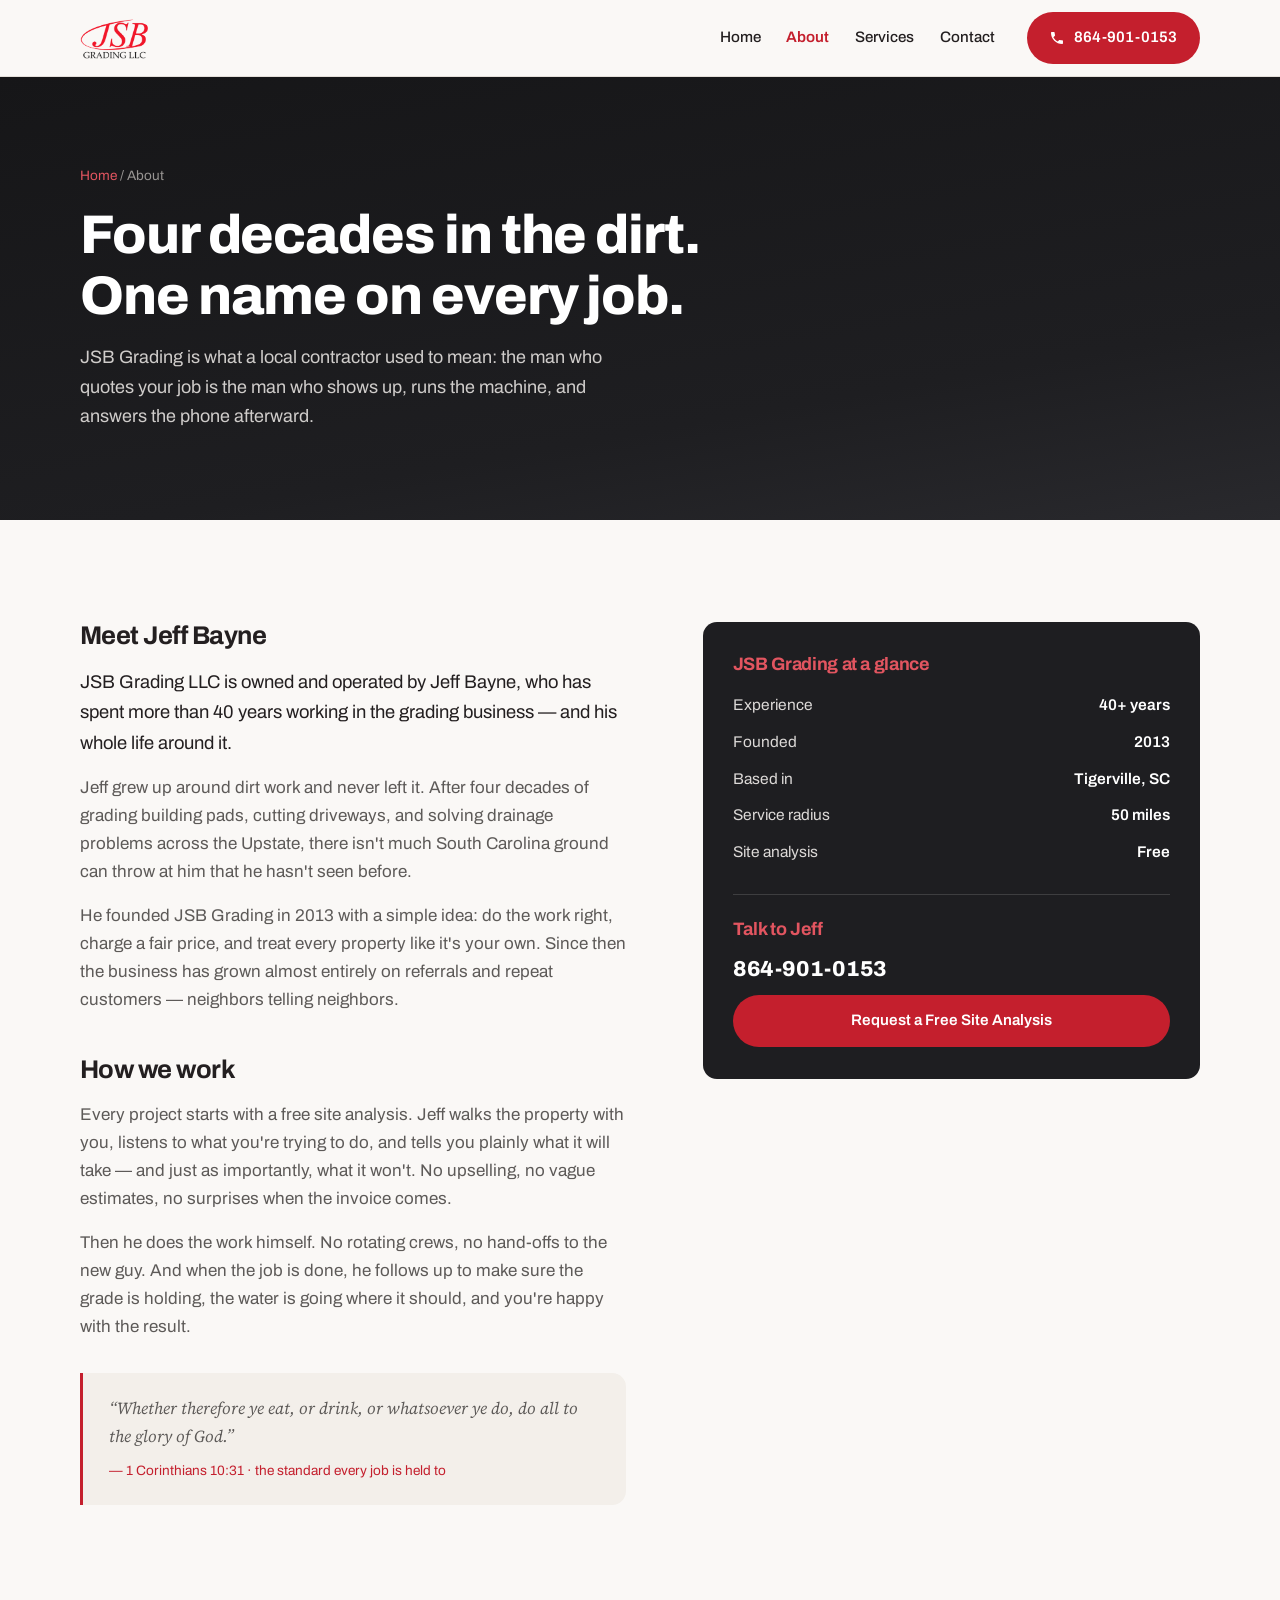
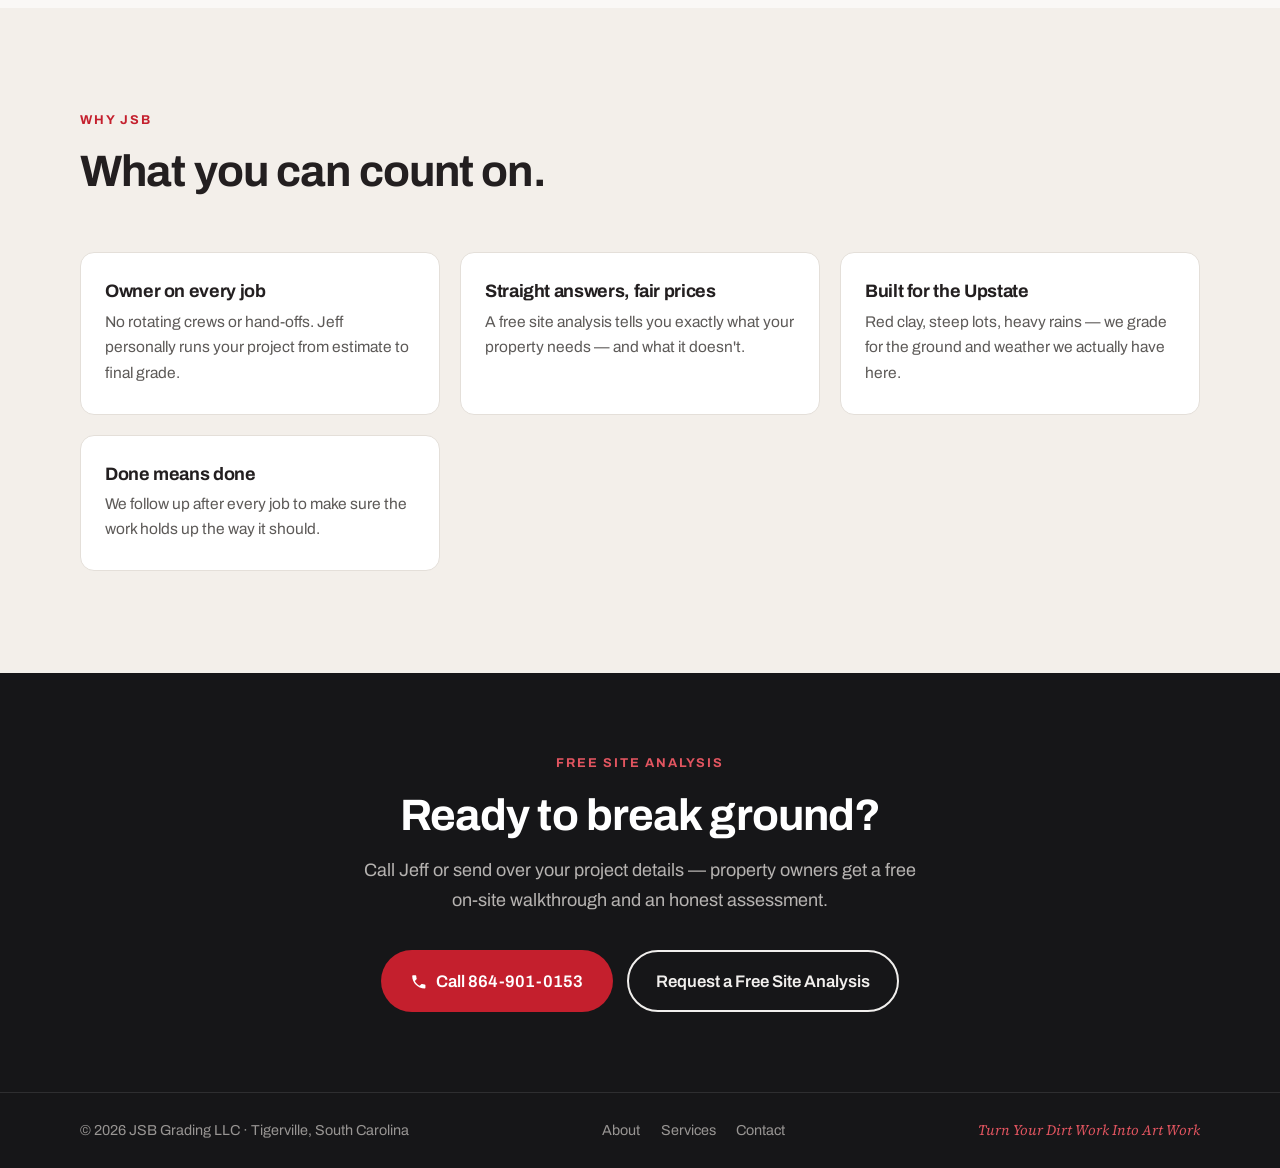
==== about.html @ b28f471f "Expand to multi-page site with brand logo, service pages, and lead form Co-Authored-By: Claude Fable" ====
<!DOCTYPE html>
<html lang="en">
<head>
  <meta charset="UTF-8">
  <meta name="viewport" content="width=device-width, initial-scale=1.0">
  <title>About JSB Grading LLC — 40+ Years of Grading Experience | Tigerville, SC</title>
  <meta name="description" content="JSB Grading LLC is owned and operated by Jeff Bayne, with 40+ years in the grading business. Family-owned, faith-driven, and serving Upstate South Carolina since 2013.">
  <link rel="preconnect" href="https://fonts.googleapis.com">
  <link rel="preconnect" href="https://fonts.gstatic.com" crossorigin>
  <link href="https://fonts.googleapis.com/css2?family=Archivo:wght@400;500;600;700;800&family=Source+Serif+4:ital,opsz,wght@1,8..60,400&display=swap" rel="stylesheet">
  <link rel="stylesheet" href="css/style.css">
  <link rel="icon" href="img/jsb-grading-llc-logo.png" type="image/png">
</head>
<body>

  <header class="site-header" id="top">
    <div class="container header-inner">
      <a class="brand" href="index.html">
        <img src="img/jsb-grading-llc-logo.png" alt="JSB Grading LLC" width="222" height="167">
      </a>
      <nav class="site-nav" id="site-nav" aria-label="Main navigation">
        <a href="index.html">Home</a>
        <a href="about.html" class="active">About</a>
        <a href="services.html">Services</a>
        <a href="contact.html">Contact</a>
      </nav>
      <a class="btn btn-solid header-cta" href="tel:+18649010153">
        <svg viewBox="0 0 24 24" aria-hidden="true"><path d="M6.6 10.8c1.4 2.8 3.8 5.1 6.6 6.6l2.2-2.2c.3-.3.7-.4 1-.2 1.1.4 2.3.6 3.6.6.6 0 1 .4 1 1V20c0 .6-.4 1-1 1C10.6 21 3 13.4 3 4c0-.6.4-1 1-1h3.5c.6 0 1 .4 1 1 0 1.2.2 2.4.6 3.6.1.3 0 .7-.2 1l-2.3 2.2z"/></svg>
        864-901-0153
      </a>
      <button class="nav-toggle" id="nav-toggle" aria-label="Toggle menu" aria-expanded="false">
        <span></span><span></span><span></span>
      </button>
    </div>
  </header>

  <main>

    <section class="page-hero">
      <div class="container page-hero-inner">
        <nav class="breadcrumb" aria-label="Breadcrumb"><a href="index.html">Home</a> / About</nav>
        <h1>Four decades in the dirt.<br>One name on every job.</h1>
        <p class="section-sub">JSB Grading is what a local contractor used to mean: the man who quotes your job is the man who shows up, runs the machine, and answers the phone afterward.</p>
      </div>
    </section>

    <section class="section">
      <div class="container about-grid">
        <div class="detail-body">
          <h2>Meet Jeff Bayne</h2>
          <p class="lede">JSB Grading LLC is owned and operated by Jeff Bayne, who has spent more than 40 years working in the grading business — and his whole life around it.</p>
          <p>Jeff grew up around dirt work and never left it. After four decades of grading building pads, cutting driveways, and solving drainage problems across the Upstate, there isn't much South Carolina ground can throw at him that he hasn't seen before.</p>
          <p>He founded JSB Grading in 2013 with a simple idea: do the work right, charge a fair price, and treat every property like it's your own. Since then the business has grown almost entirely on referrals and repeat customers — neighbors telling neighbors.</p>
          <h2>How we work</h2>
          <p>Every project starts with a free site analysis. Jeff walks the property with you, listens to what you're trying to do, and tells you plainly what it will take — and just as importantly, what it won't. No upselling, no vague estimates, no surprises when the invoice comes.</p>
          <p>Then he does the work himself. No rotating crews, no hand-offs to the new guy. And when the job is done, he follows up to make sure the grade is holding, the water is going where it should, and you're happy with the result.</p>
          <blockquote class="about-verse about-verse-light">
            &ldquo;Whether therefore ye eat, or drink, or whatsoever ye do, do all to the glory of God.&rdquo;
            <cite>&mdash; 1 Corinthians 10:31 &middot; the standard every job is held to</cite>
          </blockquote>
        </div>
        <aside class="detail-aside">
          <div class="area-card">
            <h3>JSB Grading at a glance</h3>
            <table class="hours-table">
              <tr><td>Experience</td><td>40+ years</td></tr>
              <tr><td>Founded</td><td>2013</td></tr>
              <tr><td>Based in</td><td>Tigerville, SC</td></tr>
              <tr><td>Service radius</td><td>50 miles</td></tr>
              <tr><td>Site analysis</td><td>Free</td></tr>
            </table>
            <hr>
            <h3>Talk to Jeff</h3>
            <a class="aside-phone" href="tel:+18649010153">864-901-0153</a>
            <a class="btn btn-solid" href="contact.html">Request a Free Site Analysis</a>
          </div>
        </aside>
      </div>
    </section>

    <section class="section section-tint">
      <div class="container">
        <header class="section-head">
          <p class="eyebrow">Why JSB</p>
          <h2>What you can count on.</h2>
        </header>
        <div class="services-grid">
          <article class="service-card">
            <h3>Owner on every job</h3>
            <p>No rotating crews or hand-offs. Jeff personally runs your project from estimate to final grade.</p>
          </article>
          <article class="service-card">
            <h3>Straight answers, fair prices</h3>
            <p>A free site analysis tells you exactly what your property needs — and what it doesn't.</p>
          </article>
          <article class="service-card">
            <h3>Built for the Upstate</h3>
            <p>Red clay, steep lots, heavy rains — we grade for the ground and weather we actually have here.</p>
          </article>
          <article class="service-card">
            <h3>Done means done</h3>
            <p>We follow up after every job to make sure the work holds up the way it should.</p>
          </article>
        </div>
      </div>
    </section>

    <section class="cta-band">
      <div class="container">
        <p class="eyebrow eyebrow-light">Free Site Analysis</p>
        <h2>Ready to break ground?</h2>
        <p class="section-sub">Call Jeff or send over your project details — property owners get a free on-site walkthrough and an honest assessment.</p>
        <div class="hero-actions">
          <a class="btn btn-solid btn-lg" href="tel:+18649010153">
            <svg viewBox="0 0 24 24" aria-hidden="true"><path d="M6.6 10.8c1.4 2.8 3.8 5.1 6.6 6.6l2.2-2.2c.3-.3.7-.4 1-.2 1.1.4 2.3.6 3.6.6.6 0 1 .4 1 1V20c0 .6-.4 1-1 1C10.6 21 3 13.4 3 4c0-.6.4-1 1-1h3.5c.6 0 1 .4 1 1 0 1.2.2 2.4.6 3.6.1.3 0 .7-.2 1l-2.3 2.2z"/></svg>
            Call 864-901-0153
          </a>
          <a class="btn btn-outline btn-lg" href="contact.html">Request a Free Site Analysis</a>
        </div>
      </div>
    </section>

  </main>

  <footer class="site-footer">
    <div class="container footer-inner">
      <p>&copy; <span id="year">2026</span> JSB Grading LLC &middot; Tigerville, South Carolina</p>
      <nav class="footer-nav" aria-label="Footer">
        <a href="about.html">About</a>
        <a href="services.html">Services</a>
        <a href="contact.html">Contact</a>
      </nav>
      <p class="footer-tagline">Turn Your Dirt Work Into Art Work</p>
    </div>
  </footer>

  <script src="js/main.js"></script>
</body>
</html>
---- css/style.css ----
/* ==========================================================================
   JSB Grading LLC — minimalist single-page site
   Palette drawn from the JSB logo: brand red, print black, warm off-white
   ========================================================================== */

:root {
  --char-950: #161618;
  --char-900: #1e1e21;
  --char-800: #29292d;
  --red-600: #c41f2d;
  --red-500: #d6303d;
  --red-400: #e25560;
  --red-50: #faecec;
  --paper: #faf8f6;
  --paper-tint: #f3efea;
  --ink: #231f20;
  --ink-soft: #5d5a58;
  --line: #e4dfd9;
  --radius: 14px;
  --font-display: "Archivo", system-ui, sans-serif;
  --font-serif: "Source Serif 4", Georgia, serif;
}

* { box-sizing: border-box; margin: 0; padding: 0; }

html { scroll-behavior: smooth; scroll-padding-top: 84px; }

body {
  font-family: var(--font-display);
  font-size: 1.0625rem;
  line-height: 1.65;
  color: var(--ink);
  background: var(--paper);
  -webkit-font-smoothing: antialiased;
}

img, svg { display: block; }

a { color: inherit; }

.container {
  width: min(1120px, 100% - 2.5rem);
  margin-inline: auto;
}

/* ---------- Type ---------- */

h1, h2, h3 {
  font-weight: 700;
  line-height: 1.12;
  letter-spacing: -0.02em;
  text-wrap: balance;
}

h1 { font-size: clamp(2.6rem, 6.5vw, 4.4rem); font-weight: 800; }
h2 { font-size: clamp(1.9rem, 4vw, 2.75rem); }
h3 { font-size: 1.125rem; }

h1 em {
  font-family: var(--font-serif);
  font-style: italic;
  font-weight: 400;
  color: var(--red-400);
  letter-spacing: 0;
}

.eyebrow {
  font-size: 0.8rem;
  font-weight: 700;
  text-transform: uppercase;
  letter-spacing: 0.14em;
  color: var(--red-600);
  margin-bottom: 1rem;
}

.eyebrow-light { color: var(--red-400); }

.section-sub {
  color: var(--ink-soft);
  font-size: 1.125rem;
  max-width: 56ch;
  margin-top: 1rem;
}

.section-dark .section-sub { color: #b6b3b1; }

/* ---------- Buttons ---------- */

.btn {
  display: inline-flex;
  align-items: center;
  gap: 0.55rem;
  font-family: var(--font-display);
  font-weight: 600;
  font-size: 0.95rem;
  text-decoration: none;
  padding: 0.7rem 1.3rem;
  border-radius: 999px;
  border: 2px solid transparent;
  transition: transform 0.15s ease, background 0.15s ease, color 0.15s ease;
  white-space: nowrap;
}

.btn:hover { transform: translateY(-2px); }

.btn svg { width: 1.05em; height: 1.05em; fill: currentColor; }

.btn-solid { background: var(--red-600); color: #fff; }
.btn-solid:hover { background: var(--red-500); }

.btn-outline { border-color: currentColor; color: #f1efed; background: transparent; }
.btn-outline:hover { background: rgba(255, 255, 255, 0.08); }

.btn-lg { padding: 0.95rem 1.7rem; font-size: 1.05rem; }

/* ---------- Header ---------- */

.site-header {
  position: sticky;
  top: 0;
  z-index: 50;
  background: rgba(250, 248, 246, 0.92);
  backdrop-filter: blur(10px);
  border-bottom: 1px solid var(--line);
}

.header-inner {
  display: flex;
  align-items: center;
  gap: 2rem;
  height: 76px;
}

.brand { display: flex; align-items: center; text-decoration: none; }

.brand img { height: 54px; width: auto; }

.site-nav {
  display: flex;
  gap: 1.6rem;
  margin-left: auto;
}

.site-nav a {
  color: var(--ink);
  text-decoration: none;
  font-size: 0.95rem;
  font-weight: 500;
  transition: color 0.15s ease;
}

.site-nav a:hover { color: var(--red-600); }

.nav-toggle {
  display: none;
  flex-direction: column;
  justify-content: center;
  gap: 5px;
  width: 42px;
  height: 42px;
  background: none;
  border: 0;
  cursor: pointer;
  margin-left: auto;
}

.nav-toggle span {
  display: block;
  height: 2px;
  width: 22px;
  margin-inline: auto;
  background: var(--ink);
  border-radius: 2px;
  transition: transform 0.2s ease, opacity 0.2s ease;
}

.nav-toggle[aria-expanded="true"] span:nth-child(1) { transform: translateY(7px) rotate(45deg); }
.nav-toggle[aria-expanded="true"] span:nth-child(2) { opacity: 0; }
.nav-toggle[aria-expanded="true"] span:nth-child(3) { transform: translateY(-7px) rotate(-45deg); }

/* ---------- Hero ---------- */

.hero {
  position: relative;
  background: linear-gradient(170deg, var(--char-950) 0%, var(--char-900) 60%, var(--char-800) 100%);
  color: #fff;
  overflow: hidden;
}

.hero-topo {
  position: absolute;
  inset: 0;
  color: rgba(214, 48, 61, 0.14);
  pointer-events: none;
}

.hero-topo svg { width: 100%; height: 100%; }

.hero-inner {
  position: relative;
  padding: clamp(4.5rem, 10vw, 8rem) 0 clamp(3.5rem, 7vw, 5.5rem);
}

.hero .eyebrow { color: var(--red-400); }

.hero-sub {
  max-width: 54ch;
  margin-top: 1.5rem;
  font-size: clamp(1.05rem, 1.6vw, 1.25rem);
  color: #cfccca;
}

.hero-actions {
  display: flex;
  flex-wrap: wrap;
  gap: 0.9rem;
  margin-top: 2.2rem;
}

.hero-stats {
  display: grid;
  grid-template-columns: repeat(4, 1fr);
  gap: 1.5rem;
  margin-top: clamp(3rem, 6vw, 4.5rem);
  padding-top: 2rem;
  border-top: 1px solid rgba(255, 255, 255, 0.14);
}

.hero-stats dt {
  font-size: clamp(1.6rem, 3vw, 2.2rem);
  font-weight: 800;
  color: var(--red-400);
  letter-spacing: -0.02em;
}

.hero-stats dd { color: #b6b3b1; font-size: 0.92rem; margin-top: 0.2rem; }

/* ---------- Sections ---------- */

.section { padding: clamp(4rem, 8vw, 6.5rem) 0; }

.section-head { max-width: 64ch; margin-bottom: clamp(2.5rem, 5vw, 3.5rem); }

.section-dark {
  background: var(--char-950);
  color: #fff;
}

.section-tint { background: var(--paper-tint); }

/* ---------- Services ---------- */

.services-grid {
  display: grid;
  grid-template-columns: repeat(auto-fill, minmax(290px, 1fr));
  gap: 1.25rem;
}

.service-card {
  background: #fff;
  border: 1px solid var(--line);
  border-radius: var(--radius);
  padding: 1.75rem 1.5rem;
  transition: transform 0.18s ease, box-shadow 0.18s ease, border-color 0.18s ease;
}

.service-card:hover {
  transform: translateY(-4px);
  border-color: var(--red-400);
  box-shadow: 0 14px 30px -18px rgba(35, 31, 32, 0.35);
}

.service-icon {
  width: 48px;
  height: 48px;
  display: grid;
  place-items: center;
  border-radius: 12px;
  background: var(--red-50);
  color: var(--red-600);
  margin-bottom: 1.1rem;
}

.service-icon svg { width: 26px; height: 26px; }

.service-card p { color: var(--ink-soft); font-size: 0.97rem; margin-top: 0.45rem; }

.services-note {
  margin-top: 2.5rem;
  text-align: center;
  color: var(--ink-soft);
}

.services-note a { color: var(--red-600); font-weight: 600; }

/* ---------- About ---------- */

.about-grid {
  display: grid;
  grid-template-columns: 1.1fr 1fr;
  gap: clamp(2.5rem, 6vw, 5rem);
  align-items: start;
}

.about-copy p { color: #c6c3c1; margin-top: 1.15rem; }

.about-copy h2 { color: #fff; }

.about-verse {
  margin-top: 2rem;
  padding: 1.4rem 1.6rem;
  border-left: 3px solid var(--red-600);
  background: rgba(255, 255, 255, 0.05);
  border-radius: 0 var(--radius) var(--radius) 0;
  font-family: var(--font-serif);
  font-style: italic;
  font-size: 1.05rem;
  color: #dcd9d7;
}

.about-verse cite {
  display: block;
  margin-top: 0.6rem;
  font-family: var(--font-display);
  font-style: normal;
  font-size: 0.85rem;
  color: var(--red-400);
}

.about-verse-light {
  background: var(--paper-tint);
  color: var(--ink-soft);
}

.about-verse-light cite { color: var(--red-600); }

.about-points {
  list-style: none;
  display: grid;
  gap: 1rem;
}

.about-points li {
  background: rgba(255, 255, 255, 0.05);
  border: 1px solid rgba(255, 255, 255, 0.09);
  border-radius: var(--radius);
  padding: 1.3rem 1.5rem;
}

.about-points h3 { color: var(--red-400); margin-bottom: 0.3rem; }

.about-points p { color: #b6b3b1; font-size: 0.96rem; }

/* ---------- Testimonials ---------- */

.testimonial-grid {
  display: grid;
  grid-template-columns: repeat(auto-fill, minmax(250px, 1fr));
  gap: 1.25rem;
}

.testimonial {
  background: #fff;
  border: 1px solid var(--line);
  border-radius: var(--radius);
  padding: 1.75rem 1.5rem;
  display: flex;
  flex-direction: column;
}

.stars {
  color: var(--red-600);
  letter-spacing: 0.15em;
  margin-bottom: 0.9rem;
  font-size: 0.95rem;
}

.testimonial blockquote {
  font-family: var(--font-serif);
  font-style: italic;
  font-size: 1.1rem;
  line-height: 1.5;
  flex: 1;
}

.testimonial figcaption {
  margin-top: 1.1rem;
  font-size: 0.88rem;
  font-weight: 600;
  color: var(--ink-soft);
  text-transform: uppercase;
  letter-spacing: 0.08em;
}

/* ---------- Service area ---------- */

.area-grid {
  display: grid;
  grid-template-columns: 1.3fr 1fr;
  gap: clamp(2.5rem, 6vw, 5rem);
  align-items: start;
}

.area-list {
  list-style: none;
  display: flex;
  flex-wrap: wrap;
  gap: 0.6rem;
  margin-top: 1.75rem;
}

.area-list li {
  background: #fff;
  border: 1px solid var(--line);
  border-radius: 999px;
  padding: 0.4rem 1rem;
  font-size: 0.92rem;
  font-weight: 500;
}

.area-note { margin-top: 1.5rem; color: var(--ink-soft); font-size: 0.97rem; }

.area-card {
  background: var(--char-900);
  color: #fff;
  border-radius: var(--radius);
  padding: 2rem 1.85rem;
}

.area-card h3 { color: var(--red-400); margin-bottom: 0.75rem; }

.area-card p { color: #c6c3c1; font-size: 0.97rem; margin-bottom: 1.25rem; }

.area-card p a { color: #fff; font-weight: 600; }

.area-card hr {
  border: 0;
  border-top: 1px solid rgba(255, 255, 255, 0.14);
  margin: 1.5rem 0;
}

.hours-table { width: 100%; border-collapse: collapse; font-size: 0.97rem; }

.hours-table td { padding: 0.35rem 0; color: #dcd9d7; }

.hours-table td:last-child { text-align: right; font-weight: 600; color: #fff; }

/* ---------- Contact ---------- */

.contact-inner { text-align: center; }

.contact-inner .section-sub { margin-inline: auto; }

.contact-actions { justify-content: center; margin-top: 2rem; }

.contact-methods {
  display: grid;
  grid-template-columns: repeat(3, 1fr);
  gap: 1.25rem;
  margin-top: 3rem;
  text-align: left;
}

.contact-method {
  display: grid;
  gap: 0.2rem;
  background: rgba(255, 255, 255, 0.05);
  border: 1px solid rgba(255, 255, 255, 0.09);
  border-radius: var(--radius);
  padding: 1.5rem;
  text-decoration: none;
  transition: border-color 0.15s ease, background 0.15s ease;
}

.contact-method:hover {
  border-color: var(--red-400);
  background: rgba(255, 255, 255, 0.08);
}

.contact-method svg {
  width: 26px;
  height: 26px;
  fill: var(--red-400);
  margin-bottom: 0.7rem;
}

.contact-label {
  font-size: 0.78rem;
  font-weight: 700;
  text-transform: uppercase;
  letter-spacing: 0.12em;
  color: #989593;
}

.contact-value { font-weight: 600; color: #fff; overflow-wrap: anywhere; }

.contact-mail { margin-top: 2.5rem; font-size: 0.92rem; color: #989593; }

/* ---------- Page hero (inner pages) ---------- */

.page-hero {
  position: relative;
  background: linear-gradient(170deg, var(--char-950) 0%, var(--char-900) 70%, var(--char-800) 100%);
  color: #fff;
  overflow: hidden;
}

.page-hero-inner {
  position: relative;
  padding: clamp(3.5rem, 7vw, 5.5rem) 0;
}

.page-hero h1 { font-size: clamp(2.2rem, 5vw, 3.4rem); }

.page-hero .section-sub { color: #cfccca; }

.breadcrumb {
  font-size: 0.85rem;
  color: #989593;
  margin-bottom: 1.1rem;
}

.breadcrumb a {
  color: var(--red-400);
  text-decoration: none;
}

.breadcrumb a:hover { text-decoration: underline; }

/* ---------- Service detail pages ---------- */

.detail-grid {
  display: grid;
  grid-template-columns: 1.6fr 0.9fr;
  gap: clamp(2.5rem, 6vw, 4.5rem);
  align-items: start;
}

.detail-body > h2 {
  font-size: 1.6rem;
  margin-top: 2.6rem;
}

.detail-body > h2:first-child { margin-top: 0; }

.detail-body p { margin-top: 1rem; color: var(--ink-soft); }

.detail-body p.lede {
  font-size: 1.15rem;
  color: var(--ink);
}

.check-list {
  list-style: none;
  margin-top: 1.25rem;
  display: grid;
  gap: 0.65rem;
}

.check-list li {
  position: relative;
  padding-left: 1.9rem;
  color: var(--ink-soft);
}

.check-list li strong { color: var(--ink); }

.check-list li::before {
  content: "";
  position: absolute;
  left: 0;
  top: 0.32em;
  width: 1.05rem;
  height: 1.05rem;
  border-radius: 50%;
  background: var(--red-50);
  background-image: url("data:image/svg+xml,%3Csvg xmlns='http://www.w3.org/2000/svg' viewBox='0 0 24 24'%3E%3Cpath d='M5 12.5l4.5 4.5L19 7.5' fill='none' stroke='%23c41f2d' stroke-width='3.2' stroke-linecap='round' stroke-linejoin='round'/%3E%3C/svg%3E");
  background-size: 62%;
  background-position: center;
  background-repeat: no-repeat;
}

.detail-aside { position: sticky; top: 96px; }

.detail-aside .btn { width: 100%; justify-content: center; margin-top: 0.5rem; }

.aside-phone {
  display: block;
  text-decoration: none;
  font-size: 1.35rem;
  font-weight: 800;
  color: #fff;
  letter-spacing: -0.01em;
}

.related-links {
  list-style: none;
  margin-top: 1.25rem;
  display: grid;
  gap: 0.5rem;
}

.related-links a {
  color: var(--red-600);
  font-weight: 600;
  font-size: 0.97rem;
  text-decoration: none;
}

.related-links a:hover { text-decoration: underline; }

.area-card .related-links a { color: var(--red-400); }

/* ---------- Service card links ---------- */

a.service-card { text-decoration: none; display: block; color: inherit; }

.card-more {
  display: inline-block;
  margin-top: 0.9rem;
  font-size: 0.9rem;
  font-weight: 700;
  color: var(--red-600);
}

/* ---------- CTA band ---------- */

.cta-band {
  background: var(--char-950);
  color: #fff;
  text-align: center;
  padding: clamp(3.5rem, 7vw, 5rem) 0;
}

.cta-band .section-sub {
  color: #b6b3b1;
  margin-inline: auto;
}

.cta-band .hero-actions { justify-content: center; }

/* ---------- Lead form ---------- */

.contact-grid {
  display: grid;
  grid-template-columns: 1.4fr 1fr;
  gap: clamp(2.5rem, 6vw, 4.5rem);
  align-items: start;
}

.lead-form {
  background: #fff;
  border: 1px solid var(--line);
  border-radius: var(--radius);
  padding: clamp(1.5rem, 4vw, 2.25rem);
  display: grid;
  gap: 1.15rem;
}

.form-row {
  display: grid;
  grid-template-columns: 1fr 1fr;
  gap: 1.15rem;
}

.field { display: grid; gap: 0.35rem; }

.field label {
  font-size: 0.85rem;
  font-weight: 700;
  letter-spacing: 0.02em;
}

.field label span { color: var(--red-600); }

.field input,
.field select,
.field textarea {
  font-family: var(--font-display);
  font-size: 1rem;
  color: var(--ink);
  background: var(--paper);
  border: 1px solid var(--line);
  border-radius: 10px;
  padding: 0.75rem 0.9rem;
  width: 100%;
}

.field textarea { resize: vertical; min-height: 130px; }

.field input:focus,
.field select:focus,
.field textarea:focus {
  outline: 2px solid var(--red-400);
  outline-offset: 1px;
  border-color: var(--red-400);
}

.lead-form .btn { justify-content: center; font-size: 1.05rem; padding: 0.95rem 1.7rem; }

.form-note {
  font-size: 0.9rem;
  color: var(--ink-soft);
  text-align: center;
}

.form-note a { color: var(--red-600); font-weight: 600; }

.honeypot { position: absolute; left: -9999px; }

/* ---------- Footer ---------- */

.site-footer {
  background: var(--char-950);
  border-top: 1px solid rgba(255, 255, 255, 0.1);
  color: #989593;
  font-size: 0.9rem;
  padding: 1.6rem 0;
}

.footer-inner {
  display: flex;
  justify-content: space-between;
  flex-wrap: wrap;
  gap: 0.5rem;
}

.footer-tagline {
  font-family: var(--font-serif);
  font-style: italic;
  color: var(--red-400);
}

.footer-nav { display: flex; gap: 1.3rem; }

.footer-nav a {
  color: #989593;
  text-decoration: none;
  transition: color 0.15s ease;
}

.footer-nav a:hover { color: var(--red-400); }

/* ---------- Responsive ---------- */

.site-nav a.active { color: var(--red-600); font-weight: 600; }

/* ---------- Responsive (cont.) ---------- */

@media (max-width: 880px) {
  .about-grid, .area-grid, .detail-grid, .contact-grid { grid-template-columns: 1fr; }
  .contact-methods { grid-template-columns: 1fr; }
  .hero-stats { grid-template-columns: repeat(2, 1fr); }
  .form-row { grid-template-columns: 1fr; }
  .detail-aside { position: static; }
}

@media (max-width: 760px) {
  .header-cta { display: none; }

  .nav-toggle { display: flex; }

  .brand img { height: 46px; }

  .site-nav {
    position: absolute;
    top: 76px;
    left: 0;
    right: 0;
    flex-direction: column;
    gap: 0;
    background: var(--paper);
    border-bottom: 1px solid var(--line);
    display: none;
  }

  .site-nav.open { display: flex; }

  .site-nav a {
    padding: 1rem 1.25rem;
    border-top: 1px solid var(--line);
  }

  .footer-inner { flex-direction: column; text-align: center; }
}
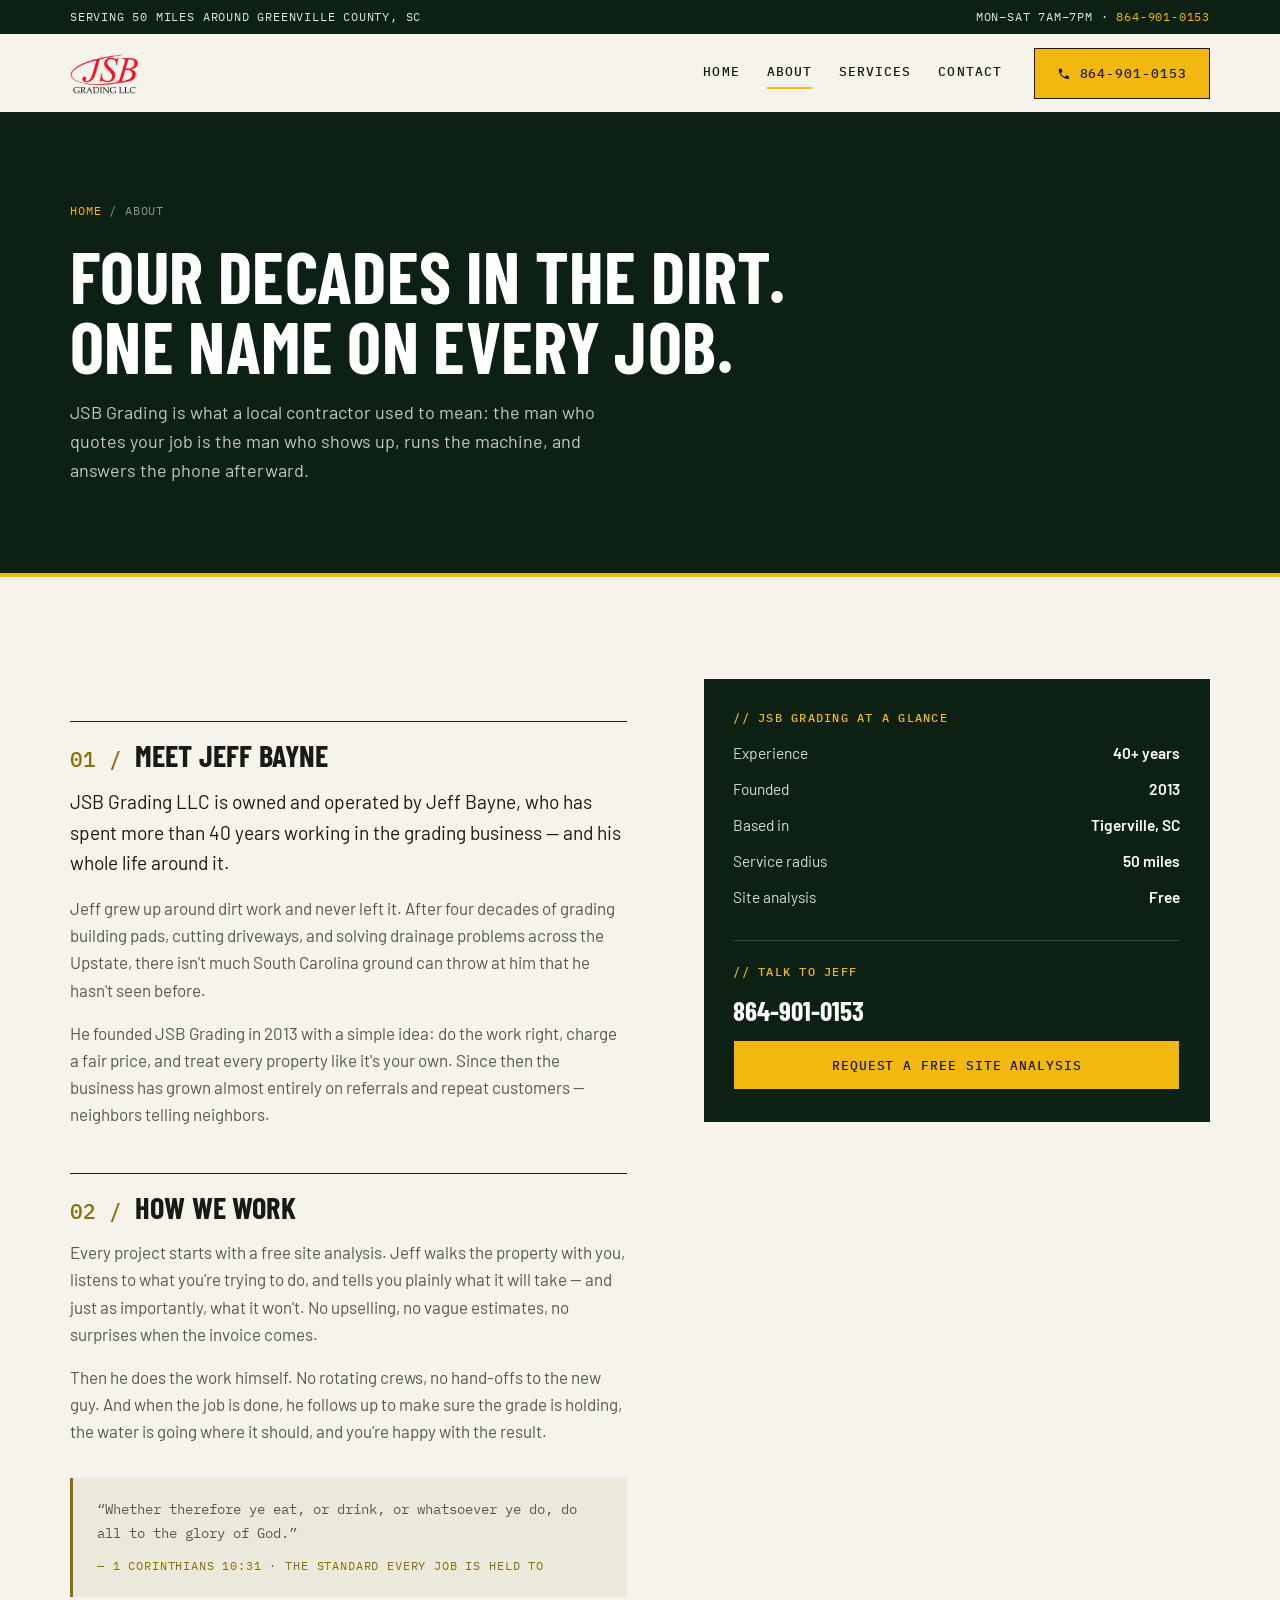
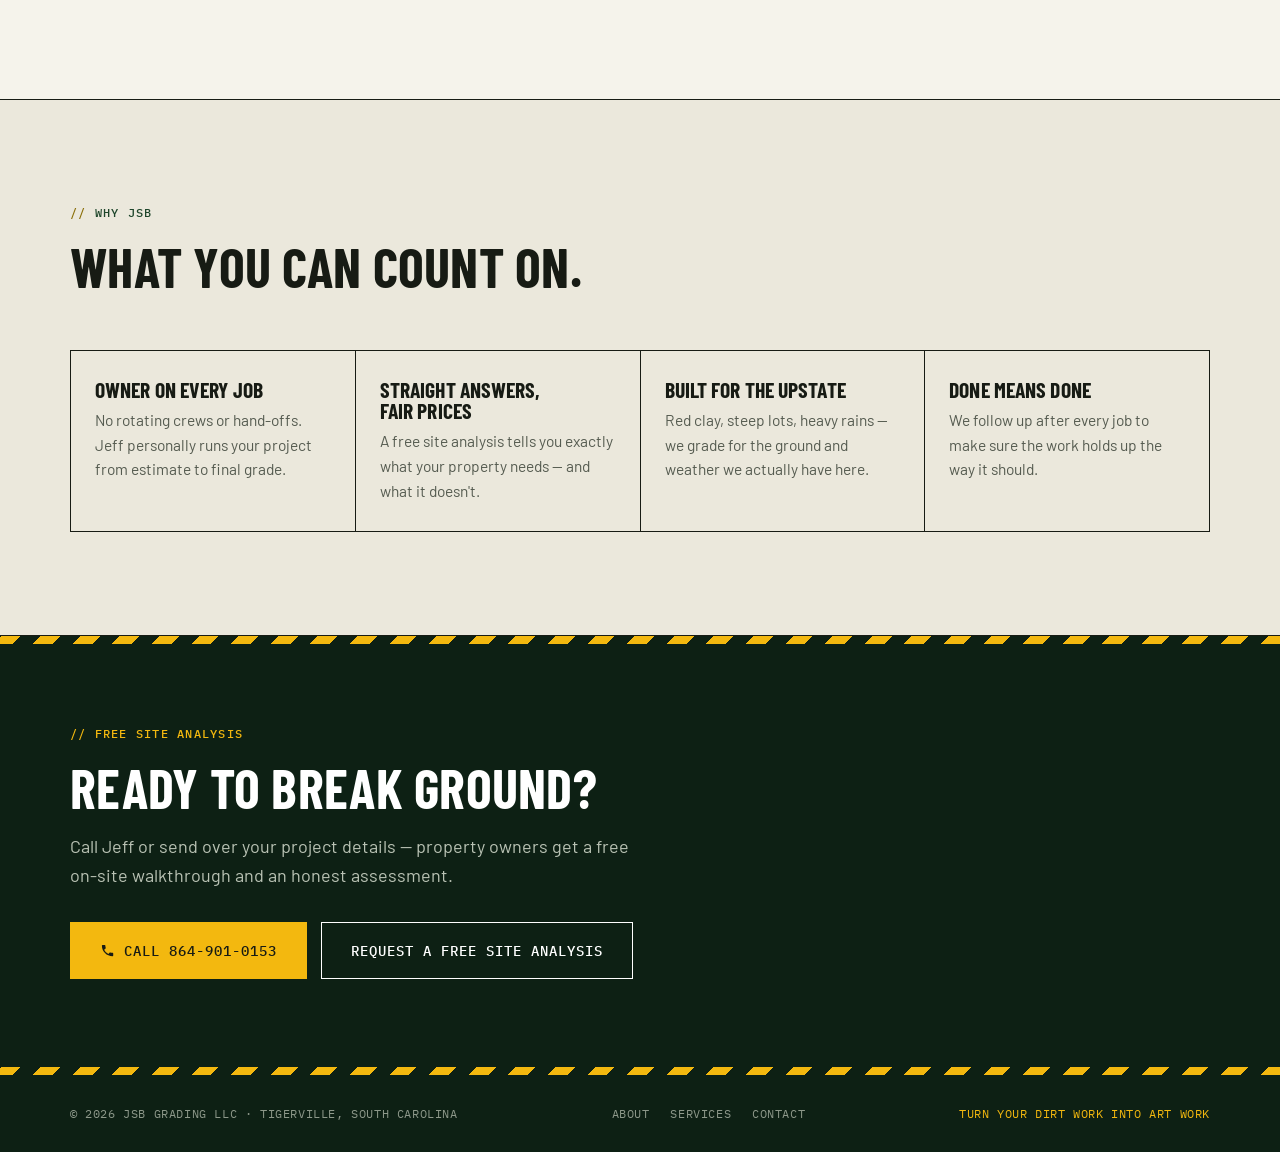
==== commit 8dc7f262: "Redesign with green/yellow palette and minimalist industrial style Co-Authored-By: Claude Fable 5 <n" ====
--- a/about.html
+++ b/about.html
@@ -7,11 +7,18 @@
   <meta name="description" content="JSB Grading LLC is owned and operated by Jeff Bayne, with 40+ years in the grading business. Family-owned, faith-driven, and serving Upstate South Carolina since 2013.">
   <link rel="preconnect" href="https://fonts.googleapis.com">
   <link rel="preconnect" href="https://fonts.gstatic.com" crossorigin>
-  <link href="https://fonts.googleapis.com/css2?family=Archivo:wght@400;500;600;700;800&family=Source+Serif+4:ital,opsz,wght@1,8..60,400&display=swap" rel="stylesheet">
+  <link href="https://fonts.googleapis.com/css2?family=Barlow+Condensed:wght@500;600;700&family=Barlow:wght@400;500;600&family=IBM+Plex+Mono:wght@400;500&display=swap" rel="stylesheet">
   <link rel="stylesheet" href="css/style.css">
   <link rel="icon" href="img/jsb-grading-llc-logo.png" type="image/png">
 </head>
 <body>
+
+  <div class="topbar">
+    <div class="container topbar-inner">
+      <p>Serving 50 miles around Greenville County, SC</p>
+      <p>Mon&ndash;Sat 7AM&ndash;7PM &middot; <a href="tel:+18649010153">864-901-0153</a></p>
+    </div>
+  </div>
 
   <header class="site-header" id="top">
     <div class="container header-inner">
--- a/css/style.css
+++ b/css/style.css
@@ -1,34 +1,36 @@
 /* ==========================================================================
-   JSB Grading LLC — minimalist single-page site
-   Palette drawn from the JSB logo: brand red, print black, warm off-white
+   JSB Grading LLC — minimalist industrial
+   Palette from the original jsbgrading.com: deep green, equipment yellow,
+   concrete off-white. Ruled lines, sharp corners, spec-sheet typography.
    ========================================================================== */
 
 :root {
-  --char-950: #161618;
-  --char-900: #1e1e21;
-  --char-800: #29292d;
-  --red-600: #c41f2d;
-  --red-500: #d6303d;
-  --red-400: #e25560;
-  --red-50: #faecec;
-  --paper: #faf8f6;
-  --paper-tint: #f3efea;
-  --ink: #231f20;
-  --ink-soft: #5d5a58;
-  --line: #e4dfd9;
-  --radius: 14px;
-  --font-display: "Archivo", system-ui, sans-serif;
-  --font-serif: "Source Serif 4", Georgia, serif;
+  --green-950: #0d2014;
+  --green-900: #15321f;
+  --green-800: #1d452a;
+  --green-100: #dde8da;
+  --yellow: #f3b80f;
+  --yellow-dim: #d9a30a;
+  --gold-deep: #8a6e08;
+  --paper: #f5f3eb;
+  --paper-tint: #ebe8dc;
+  --ink: #171b14;
+  --ink-soft: #555b50;
+  --line: #d4d0c0;
+  --line-dark: rgba(255, 255, 255, 0.16);
+  --font-head: "Barlow Condensed", "Arial Narrow", sans-serif;
+  --font-body: "Barlow", system-ui, sans-serif;
+  --font-mono: "IBM Plex Mono", ui-monospace, monospace;
 }
 
 * { box-sizing: border-box; margin: 0; padding: 0; }
 
-html { scroll-behavior: smooth; scroll-padding-top: 84px; }
+html { scroll-behavior: smooth; scroll-padding-top: 96px; }
 
 body {
-  font-family: var(--font-display);
+  font-family: var(--font-body);
   font-size: 1.0625rem;
-  line-height: 1.65;
+  line-height: 1.6;
   color: var(--ink);
   background: var(--paper);
   -webkit-font-smoothing: antialiased;
@@ -39,50 +41,58 @@
 a { color: inherit; }
 
 .container {
-  width: min(1120px, 100% - 2.5rem);
+  width: min(1140px, 100% - 2.5rem);
   margin-inline: auto;
 }
 
 /* ---------- Type ---------- */
 
 h1, h2, h3 {
+  font-family: var(--font-head);
   font-weight: 700;
-  line-height: 1.12;
-  letter-spacing: -0.02em;
+  line-height: 0.98;
+  text-transform: uppercase;
+  letter-spacing: 0.005em;
   text-wrap: balance;
 }
 
-h1 { font-size: clamp(2.6rem, 6.5vw, 4.4rem); font-weight: 800; }
-h2 { font-size: clamp(1.9rem, 4vw, 2.75rem); }
-h3 { font-size: 1.125rem; }
+h1 { font-size: clamp(3.2rem, 8vw, 6rem); }
+h2 { font-size: clamp(2.2rem, 4.5vw, 3.4rem); }
+h3 { font-size: 1.35rem; }
 
 h1 em {
-  font-family: var(--font-serif);
-  font-style: italic;
-  font-weight: 400;
-  color: var(--red-400);
-  letter-spacing: 0;
+  font-style: normal;
+  background: var(--yellow);
+  color: var(--ink);
+  padding: 0 0.12em;
+  box-decoration-break: clone;
+  -webkit-box-decoration-break: clone;
 }
 
 .eyebrow {
-  font-size: 0.8rem;
-  font-weight: 700;
-  text-transform: uppercase;
-  letter-spacing: 0.14em;
-  color: var(--red-600);
-  margin-bottom: 1rem;
-}
-
-.eyebrow-light { color: var(--red-400); }
+  font-family: var(--font-mono);
+  font-size: 0.78rem;
+  font-weight: 500;
+  text-transform: uppercase;
+  letter-spacing: 0.1em;
+  color: var(--green-800);
+  margin-bottom: 1.1rem;
+}
+
+.eyebrow::before { content: "// "; color: var(--gold-deep); }
+
+.eyebrow-light { color: var(--yellow); }
+
+.eyebrow-light::before { color: var(--yellow); }
 
 .section-sub {
   color: var(--ink-soft);
   font-size: 1.125rem;
-  max-width: 56ch;
-  margin-top: 1rem;
-}
-
-.section-dark .section-sub { color: #b6b3b1; }
+  max-width: 58ch;
+  margin-top: 1.1rem;
+}
+
+.section-dark .section-sub { color: #b9c2b4; }
 
 /* ---------- Buttons ---------- */
 
@@ -90,28 +100,79 @@
   display: inline-flex;
   align-items: center;
   gap: 0.55rem;
-  font-family: var(--font-display);
-  font-weight: 600;
-  font-size: 0.95rem;
+  font-family: var(--font-mono);
+  font-weight: 500;
+  font-size: 0.82rem;
+  text-transform: uppercase;
+  letter-spacing: 0.07em;
   text-decoration: none;
-  padding: 0.7rem 1.3rem;
-  border-radius: 999px;
-  border: 2px solid transparent;
-  transition: transform 0.15s ease, background 0.15s ease, color 0.15s ease;
+  padding: 0.85rem 1.4rem;
+  border: 1px solid var(--ink);
+  border-radius: 0;
+  transition: background 0.15s ease, color 0.15s ease, border-color 0.15s ease;
   white-space: nowrap;
-}
-
-.btn:hover { transform: translateY(-2px); }
+  cursor: pointer;
+}
 
 .btn svg { width: 1.05em; height: 1.05em; fill: currentColor; }
 
-.btn-solid { background: var(--red-600); color: #fff; }
-.btn-solid:hover { background: var(--red-500); }
-
-.btn-outline { border-color: currentColor; color: #f1efed; background: transparent; }
-.btn-outline:hover { background: rgba(255, 255, 255, 0.08); }
-
-.btn-lg { padding: 0.95rem 1.7rem; font-size: 1.05rem; }
+.btn-solid { background: var(--yellow); color: var(--ink); }
+
+.btn-solid:hover { background: var(--ink); color: var(--yellow); border-color: var(--ink); }
+
+.btn-outline { background: transparent; color: var(--ink); }
+
+.btn-outline:hover { background: var(--ink); color: var(--paper); }
+
+.section-dark .btn-outline,
+.cta-band .btn-outline,
+.page-hero .btn-outline {
+  color: #fff;
+  border-color: #fff;
+}
+
+.section-dark .btn-outline:hover,
+.cta-band .btn-outline:hover,
+.page-hero .btn-outline:hover {
+  background: var(--yellow);
+  color: var(--ink);
+  border-color: var(--yellow);
+}
+
+.section-dark .btn-solid,
+.cta-band .btn-solid {
+  border-color: var(--yellow);
+}
+
+.section-dark .btn-solid:hover,
+.cta-band .btn-solid:hover {
+  background: transparent;
+  color: var(--yellow);
+}
+
+.btn-lg { padding: 1rem 1.8rem; font-size: 0.9rem; }
+
+/* ---------- Top bar ---------- */
+
+.topbar {
+  background: var(--green-950);
+  color: var(--green-100);
+  font-family: var(--font-mono);
+  font-size: 0.72rem;
+  text-transform: uppercase;
+  letter-spacing: 0.07em;
+}
+
+.topbar-inner {
+  display: flex;
+  justify-content: space-between;
+  gap: 1rem;
+  padding: 0.5rem 0;
+}
+
+.topbar a { color: var(--yellow); text-decoration: none; }
+
+.topbar a:hover { text-decoration: underline; }
 
 /* ---------- Header ---------- */
 
@@ -119,16 +180,15 @@
   position: sticky;
   top: 0;
   z-index: 50;
-  background: rgba(250, 248, 246, 0.92);
-  backdrop-filter: blur(10px);
-  border-bottom: 1px solid var(--line);
+  background: var(--paper);
+  border-bottom: 1px solid var(--ink);
 }
 
 .header-inner {
   display: flex;
   align-items: center;
   gap: 2rem;
-  height: 76px;
+  height: 78px;
 }
 
 .brand { display: flex; align-items: center; text-decoration: none; }
@@ -137,19 +197,26 @@
 
 .site-nav {
   display: flex;
-  gap: 1.6rem;
+  gap: 1.7rem;
   margin-left: auto;
 }
 
 .site-nav a {
+  font-family: var(--font-mono);
   color: var(--ink);
   text-decoration: none;
-  font-size: 0.95rem;
+  font-size: 0.8rem;
   font-weight: 500;
-  transition: color 0.15s ease;
-}
-
-.site-nav a:hover { color: var(--red-600); }
+  text-transform: uppercase;
+  letter-spacing: 0.08em;
+  padding: 0.3rem 0;
+  border-bottom: 2px solid transparent;
+  transition: border-color 0.15s ease;
+}
+
+.site-nav a:hover { border-bottom-color: var(--ink); }
+
+.site-nav a.active { border-bottom-color: var(--yellow); }
 
 .nav-toggle {
   display: none;
@@ -170,7 +237,6 @@
   width: 22px;
   margin-inline: auto;
   background: var(--ink);
-  border-radius: 2px;
   transition: transform 0.2s ease, opacity 0.2s ease;
 }
 
@@ -178,120 +244,176 @@
 .nav-toggle[aria-expanded="true"] span:nth-child(2) { opacity: 0; }
 .nav-toggle[aria-expanded="true"] span:nth-child(3) { transform: translateY(-7px) rotate(-45deg); }
 
-/* ---------- Hero ---------- */
-
-.hero {
-  position: relative;
-  background: linear-gradient(170deg, var(--char-950) 0%, var(--char-900) 60%, var(--char-800) 100%);
-  color: #fff;
-  overflow: hidden;
-}
-
-.hero-topo {
-  position: absolute;
-  inset: 0;
-  color: rgba(214, 48, 61, 0.14);
-  pointer-events: none;
-}
-
-.hero-topo svg { width: 100%; height: 100%; }
-
-.hero-inner {
-  position: relative;
-  padding: clamp(4.5rem, 10vw, 8rem) 0 clamp(3.5rem, 7vw, 5.5rem);
-}
-
-.hero .eyebrow { color: var(--red-400); }
+/* ---------- Hero (home) ---------- */
+
+.hero { background: var(--paper); }
+
+.hero-inner { padding: clamp(4rem, 9vw, 7rem) 0 clamp(3rem, 6vw, 5rem); }
+
+.hero h1 { color: var(--green-950); max-width: 14ch; }
 
 .hero-sub {
   max-width: 54ch;
-  margin-top: 1.5rem;
+  margin-top: 1.6rem;
   font-size: clamp(1.05rem, 1.6vw, 1.25rem);
-  color: #cfccca;
+  color: var(--ink-soft);
 }
 
 .hero-actions {
   display: flex;
   flex-wrap: wrap;
   gap: 0.9rem;
-  margin-top: 2.2rem;
+  margin-top: 2.4rem;
+}
+
+.hero-strip {
+  border-top: 1px solid var(--ink);
+  border-bottom: 1px solid var(--ink);
 }
 
 .hero-stats {
   display: grid;
   grid-template-columns: repeat(4, 1fr);
+}
+
+.hero-stats > div { padding: 1.4rem 1.5rem 1.4rem 0; }
+
+.hero-stats > div + div {
+  border-left: 1px solid var(--ink);
+  padding-left: 1.5rem;
+}
+
+.hero-stats dt {
+  font-family: var(--font-head);
+  font-size: clamp(1.9rem, 3vw, 2.6rem);
+  font-weight: 700;
+  color: var(--green-900);
+  line-height: 1;
+}
+
+.hero-stats dd {
+  font-family: var(--font-mono);
+  font-size: 0.72rem;
+  text-transform: uppercase;
+  letter-spacing: 0.07em;
+  color: var(--ink-soft);
+  margin-top: 0.5rem;
+}
+
+/* ---------- Sections ---------- */
+
+.section { padding: clamp(4rem, 8vw, 6.5rem) 0; }
+
+.section-head { max-width: 72ch; margin-bottom: clamp(2.5rem, 5vw, 3.5rem); }
+
+.section-dark {
+  background: var(--green-950);
+  color: #fff;
+}
+
+.section-tint {
+  background: var(--paper-tint);
+  border-top: 1px solid var(--ink);
+  border-bottom: 1px solid var(--ink);
+}
+
+/* ---------- Service index (numbered ledger) ---------- */
+
+.service-index {
+  list-style: none;
+  border-top: 1px solid var(--ink);
+}
+
+.service-index li { border-bottom: 1px solid var(--ink); }
+
+.svc-row {
+  display: grid;
+  grid-template-columns: 3.5rem 1.1fr 1.6fr 3rem;
   gap: 1.5rem;
-  margin-top: clamp(3rem, 6vw, 4.5rem);
-  padding-top: 2rem;
-  border-top: 1px solid rgba(255, 255, 255, 0.14);
-}
-
-.hero-stats dt {
-  font-size: clamp(1.6rem, 3vw, 2.2rem);
-  font-weight: 800;
-  color: var(--red-400);
-  letter-spacing: -0.02em;
-}
-
-.hero-stats dd { color: #b6b3b1; font-size: 0.92rem; margin-top: 0.2rem; }
-
-/* ---------- Sections ---------- */
-
-.section { padding: clamp(4rem, 8vw, 6.5rem) 0; }
-
-.section-head { max-width: 64ch; margin-bottom: clamp(2.5rem, 5vw, 3.5rem); }
-
-.section-dark {
-  background: var(--char-950);
-  color: #fff;
-}
-
-.section-tint { background: var(--paper-tint); }
-
-/* ---------- Services ---------- */
+  align-items: baseline;
+  padding: 1.3rem 1rem;
+  text-decoration: none;
+  color: inherit;
+}
+
+.svc-num {
+  font-family: var(--font-mono);
+  font-size: 0.78rem;
+  color: var(--gold-deep);
+}
+
+.svc-name {
+  font-family: var(--font-head);
+  font-size: 1.45rem;
+  font-weight: 600;
+  text-transform: uppercase;
+  line-height: 1.05;
+}
+
+.svc-desc { font-size: 0.97rem; color: var(--ink-soft); }
+
+.svc-arrow {
+  font-size: 1.2rem;
+  justify-self: end;
+  color: var(--gold-deep);
+}
+
+a.svc-row { transition: background 0.13s ease, color 0.13s ease; }
+
+a.svc-row:hover { background: var(--green-950); color: #fff; }
+
+a.svc-row:hover .svc-desc { color: var(--green-100); }
+
+a.svc-row:hover .svc-num,
+a.svc-row:hover .svc-arrow { color: var(--yellow); }
+
+.services-note {
+  margin-top: 2rem;
+  font-size: 0.97rem;
+  color: var(--ink-soft);
+}
+
+.services-note a { color: var(--green-800); font-weight: 600; }
+
+/* ---------- Bordered card grid (about page, etc.) ---------- */
 
 .services-grid {
   display: grid;
-  grid-template-columns: repeat(auto-fill, minmax(290px, 1fr));
-  gap: 1.25rem;
+  grid-template-columns: repeat(auto-fill, minmax(260px, 1fr));
+  gap: 0;
+  border: 1px solid var(--ink);
+  border-width: 1px 0 0 1px;
 }
 
 .service-card {
-  background: #fff;
-  border: 1px solid var(--line);
-  border-radius: var(--radius);
+  background: transparent;
+  border: 1px solid var(--ink);
+  border-width: 0 1px 1px 0;
   padding: 1.75rem 1.5rem;
-  transition: transform 0.18s ease, box-shadow 0.18s ease, border-color 0.18s ease;
-}
-
-.service-card:hover {
-  transform: translateY(-4px);
-  border-color: var(--red-400);
-  box-shadow: 0 14px 30px -18px rgba(35, 31, 32, 0.35);
-}
-
-.service-icon {
-  width: 48px;
-  height: 48px;
-  display: grid;
-  place-items: center;
-  border-radius: 12px;
-  background: var(--red-50);
-  color: var(--red-600);
-  margin-bottom: 1.1rem;
-}
-
-.service-icon svg { width: 26px; height: 26px; }
-
-.service-card p { color: var(--ink-soft); font-size: 0.97rem; margin-top: 0.45rem; }
-
-.services-note {
-  margin-top: 2.5rem;
-  text-align: center;
-  color: var(--ink-soft);
-}
-
-.services-note a { color: var(--red-600); font-weight: 600; }
+  text-decoration: none;
+  color: inherit;
+  display: block;
+}
+
+a.service-card:hover { background: var(--green-950); color: #fff; }
+
+a.service-card:hover p { color: var(--green-100); }
+
+a.service-card:hover .card-more { color: var(--yellow); }
+
+.service-card h3 { margin-bottom: 0.5rem; }
+
+.service-card p { color: var(--ink-soft); font-size: 0.97rem; }
+
+.card-more {
+  display: inline-block;
+  margin-top: 1rem;
+  font-family: var(--font-mono);
+  font-size: 0.75rem;
+  text-transform: uppercase;
+  letter-spacing: 0.07em;
+  color: var(--gold-deep);
+}
 
 /* ---------- About ---------- */
 
@@ -302,95 +424,94 @@
   align-items: start;
 }
 
-.about-copy p { color: #c6c3c1; margin-top: 1.15rem; }
+.about-copy p { color: #c2cabc; margin-top: 1.15rem; }
 
 .about-copy h2 { color: #fff; }
 
 .about-verse {
   margin-top: 2rem;
-  padding: 1.4rem 1.6rem;
-  border-left: 3px solid var(--red-600);
+  padding: 1.3rem 1.5rem;
+  border-left: 3px solid var(--yellow);
   background: rgba(255, 255, 255, 0.05);
-  border-radius: 0 var(--radius) var(--radius) 0;
-  font-family: var(--font-serif);
-  font-style: italic;
-  font-size: 1.05rem;
-  color: #dcd9d7;
+  font-family: var(--font-mono);
+  font-size: 0.88rem;
+  line-height: 1.7;
+  color: #d5dccf;
 }
 
 .about-verse cite {
   display: block;
   margin-top: 0.6rem;
-  font-family: var(--font-display);
   font-style: normal;
-  font-size: 0.85rem;
-  color: var(--red-400);
+  font-size: 0.75rem;
+  text-transform: uppercase;
+  letter-spacing: 0.07em;
+  color: var(--yellow);
 }
 
 .about-verse-light {
   background: var(--paper-tint);
+  border-left-color: var(--gold-deep);
   color: var(--ink-soft);
 }
 
-.about-verse-light cite { color: var(--red-600); }
+.about-verse-light cite { color: var(--gold-deep); }
 
 .about-points {
   list-style: none;
-  display: grid;
-  gap: 1rem;
+  border-top: 1px solid var(--line-dark);
 }
 
 .about-points li {
-  background: rgba(255, 255, 255, 0.05);
-  border: 1px solid rgba(255, 255, 255, 0.09);
-  border-radius: var(--radius);
-  padding: 1.3rem 1.5rem;
-}
-
-.about-points h3 { color: var(--red-400); margin-bottom: 0.3rem; }
-
-.about-points p { color: #b6b3b1; font-size: 0.96rem; }
+  border-bottom: 1px solid var(--line-dark);
+  padding: 1.3rem 0;
+}
+
+.about-points h3 { color: var(--yellow); margin-bottom: 0.3rem; }
+
+.about-points p { color: #b9c2b4; font-size: 0.96rem; }
 
 /* ---------- Testimonials ---------- */
 
 .testimonial-grid {
   display: grid;
-  grid-template-columns: repeat(auto-fill, minmax(250px, 1fr));
-  gap: 1.25rem;
+  grid-template-columns: repeat(auto-fill, minmax(240px, 1fr));
+  gap: 2rem;
 }
 
 .testimonial {
-  background: #fff;
-  border: 1px solid var(--line);
-  border-radius: var(--radius);
-  padding: 1.75rem 1.5rem;
+  border-top: 2px solid var(--ink);
+  padding-top: 1.25rem;
   display: flex;
   flex-direction: column;
 }
 
 .stars {
-  color: var(--red-600);
-  letter-spacing: 0.15em;
-  margin-bottom: 0.9rem;
-  font-size: 0.95rem;
+  color: var(--gold-deep);
+  letter-spacing: 0.18em;
+  margin-bottom: 0.8rem;
+  font-size: 0.85rem;
 }
 
 .testimonial blockquote {
-  font-family: var(--font-serif);
-  font-style: italic;
-  font-size: 1.1rem;
-  line-height: 1.5;
+  font-family: var(--font-head);
+  font-size: 1.4rem;
+  font-weight: 500;
+  line-height: 1.18;
+  text-transform: uppercase;
   flex: 1;
 }
 
 .testimonial figcaption {
-  margin-top: 1.1rem;
-  font-size: 0.88rem;
-  font-weight: 600;
+  margin-top: 1rem;
+  font-family: var(--font-mono);
+  font-size: 0.75rem;
   color: var(--ink-soft);
   text-transform: uppercase;
-  letter-spacing: 0.08em;
-}
+  letter-spacing: 0.07em;
+}
+
+.testimonial figcaption::before { content: "— "; }
 
 /* ---------- Service area ---------- */
 
@@ -405,125 +526,79 @@
   list-style: none;
   display: flex;
   flex-wrap: wrap;
-  gap: 0.6rem;
+  gap: 0.5rem;
   margin-top: 1.75rem;
 }
 
 .area-list li {
-  background: #fff;
-  border: 1px solid var(--line);
-  border-radius: 999px;
-  padding: 0.4rem 1rem;
-  font-size: 0.92rem;
+  border: 1px solid var(--ink);
+  padding: 0.35rem 0.9rem;
+  font-family: var(--font-mono);
+  font-size: 0.75rem;
+  text-transform: uppercase;
+  letter-spacing: 0.05em;
+}
+
+.area-note { margin-top: 1.5rem; color: var(--ink-soft); font-size: 0.97rem; }
+
+.area-card {
+  background: var(--green-950);
+  color: #fff;
+  padding: 2rem 1.85rem;
+}
+
+.area-card h3 {
+  font-family: var(--font-mono);
+  font-size: 0.78rem;
   font-weight: 500;
-}
-
-.area-note { margin-top: 1.5rem; color: var(--ink-soft); font-size: 0.97rem; }
-
-.area-card {
-  background: var(--char-900);
-  color: #fff;
-  border-radius: var(--radius);
-  padding: 2rem 1.85rem;
-}
-
-.area-card h3 { color: var(--red-400); margin-bottom: 0.75rem; }
-
-.area-card p { color: #c6c3c1; font-size: 0.97rem; margin-bottom: 1.25rem; }
+  text-transform: uppercase;
+  letter-spacing: 0.1em;
+  color: var(--yellow);
+  margin-bottom: 0.75rem;
+}
+
+.area-card h3::before { content: "// "; }
+
+.area-card p { color: #c2cabc; font-size: 0.97rem; margin-bottom: 1.25rem; }
 
 .area-card p a { color: #fff; font-weight: 600; }
 
 .area-card hr {
   border: 0;
-  border-top: 1px solid rgba(255, 255, 255, 0.14);
+  border-top: 1px solid var(--line-dark);
   margin: 1.5rem 0;
 }
 
 .hours-table { width: 100%; border-collapse: collapse; font-size: 0.97rem; }
 
-.hours-table td { padding: 0.35rem 0; color: #dcd9d7; }
+.hours-table td { padding: 0.35rem 0; color: #d5dccf; }
 
 .hours-table td:last-child { text-align: right; font-weight: 600; color: #fff; }
 
-/* ---------- Contact ---------- */
-
-.contact-inner { text-align: center; }
-
-.contact-inner .section-sub { margin-inline: auto; }
-
-.contact-actions { justify-content: center; margin-top: 2rem; }
-
-.contact-methods {
-  display: grid;
-  grid-template-columns: repeat(3, 1fr);
-  gap: 1.25rem;
-  margin-top: 3rem;
-  text-align: left;
-}
-
-.contact-method {
-  display: grid;
-  gap: 0.2rem;
-  background: rgba(255, 255, 255, 0.05);
-  border: 1px solid rgba(255, 255, 255, 0.09);
-  border-radius: var(--radius);
-  padding: 1.5rem;
-  text-decoration: none;
-  transition: border-color 0.15s ease, background 0.15s ease;
-}
-
-.contact-method:hover {
-  border-color: var(--red-400);
-  background: rgba(255, 255, 255, 0.08);
-}
-
-.contact-method svg {
-  width: 26px;
-  height: 26px;
-  fill: var(--red-400);
-  margin-bottom: 0.7rem;
-}
-
-.contact-label {
-  font-size: 0.78rem;
-  font-weight: 700;
-  text-transform: uppercase;
-  letter-spacing: 0.12em;
-  color: #989593;
-}
-
-.contact-value { font-weight: 600; color: #fff; overflow-wrap: anywhere; }
-
-.contact-mail { margin-top: 2.5rem; font-size: 0.92rem; color: #989593; }
-
 /* ---------- Page hero (inner pages) ---------- */
 
 .page-hero {
-  position: relative;
-  background: linear-gradient(170deg, var(--char-950) 0%, var(--char-900) 70%, var(--char-800) 100%);
+  background: var(--green-950);
   color: #fff;
-  overflow: hidden;
-}
-
-.page-hero-inner {
-  position: relative;
-  padding: clamp(3.5rem, 7vw, 5.5rem) 0;
-}
-
-.page-hero h1 { font-size: clamp(2.2rem, 5vw, 3.4rem); }
-
-.page-hero .section-sub { color: #cfccca; }
+  border-bottom: 4px solid var(--yellow);
+}
+
+.page-hero-inner { padding: clamp(3.5rem, 7vw, 5.5rem) 0; }
+
+.page-hero h1 { font-size: clamp(2.6rem, 6vw, 4.5rem); }
+
+.page-hero .section-sub { color: #c2cabc; }
 
 .breadcrumb {
-  font-size: 0.85rem;
-  color: #989593;
-  margin-bottom: 1.1rem;
-}
-
-.breadcrumb a {
-  color: var(--red-400);
-  text-decoration: none;
-}
+  font-family: var(--font-mono);
+  font-size: 0.75rem;
+  text-transform: uppercase;
+  letter-spacing: 0.07em;
+  color: #8d988a;
+  margin-bottom: 1.2rem;
+}
+
+.breadcrumb a { color: var(--yellow); text-decoration: none; }
 
 .breadcrumb a:hover { text-decoration: underline; }
 
@@ -536,17 +611,31 @@
   align-items: start;
 }
 
+.detail-body { counter-reset: dh; }
+
 .detail-body > h2 {
-  font-size: 1.6rem;
-  margin-top: 2.6rem;
-}
-
-.detail-body > h2:first-child { margin-top: 0; }
+  font-size: 1.9rem;
+  margin-top: 2.8rem;
+  padding-top: 1.2rem;
+  border-top: 1px solid var(--ink);
+  counter-increment: dh;
+}
+
+.detail-body > h2::before {
+  content: "0" counter(dh) " / ";
+  font-family: var(--font-mono);
+  font-size: 0.7em;
+  font-weight: 500;
+  color: var(--gold-deep);
+  letter-spacing: 0;
+}
+
+.detail-body > h2:first-of-type { margin-top: 2.6rem; }
 
 .detail-body p { margin-top: 1rem; color: var(--ink-soft); }
 
 .detail-body p.lede {
-  font-size: 1.15rem;
+  font-size: 1.2rem;
   color: var(--ink);
 }
 
@@ -554,12 +643,12 @@
   list-style: none;
   margin-top: 1.25rem;
   display: grid;
-  gap: 0.65rem;
+  gap: 0.7rem;
 }
 
 .check-list li {
   position: relative;
-  padding-left: 1.9rem;
+  padding-left: 1.7rem;
   color: var(--ink-soft);
 }
 
@@ -569,75 +658,117 @@
   content: "";
   position: absolute;
   left: 0;
-  top: 0.32em;
-  width: 1.05rem;
-  height: 1.05rem;
-  border-radius: 50%;
-  background: var(--red-50);
-  background-image: url("data:image/svg+xml,%3Csvg xmlns='http://www.w3.org/2000/svg' viewBox='0 0 24 24'%3E%3Cpath d='M5 12.5l4.5 4.5L19 7.5' fill='none' stroke='%23c41f2d' stroke-width='3.2' stroke-linecap='round' stroke-linejoin='round'/%3E%3C/svg%3E");
-  background-size: 62%;
-  background-position: center;
-  background-repeat: no-repeat;
-}
-
-.detail-aside { position: sticky; top: 96px; }
+  top: 0.45em;
+  width: 0.7rem;
+  height: 0.7rem;
+  background: var(--yellow);
+  border: 1px solid var(--ink);
+}
+
+.detail-aside { position: sticky; top: 110px; }
 
 .detail-aside .btn { width: 100%; justify-content: center; margin-top: 0.5rem; }
 
 .aside-phone {
   display: block;
   text-decoration: none;
-  font-size: 1.35rem;
-  font-weight: 800;
+  font-family: var(--font-head);
+  font-size: 1.7rem;
+  font-weight: 700;
   color: #fff;
-  letter-spacing: -0.01em;
 }
 
 .related-links {
   list-style: none;
-  margin-top: 1.25rem;
-  display: grid;
-  gap: 0.5rem;
+  margin-top: 1rem;
+  display: grid;
+  gap: 0.55rem;
 }
 
 .related-links a {
-  color: var(--red-600);
-  font-weight: 600;
-  font-size: 0.97rem;
+  font-family: var(--font-mono);
+  font-size: 0.78rem;
+  text-transform: uppercase;
+  letter-spacing: 0.05em;
+  color: var(--yellow);
   text-decoration: none;
 }
 
 .related-links a:hover { text-decoration: underline; }
 
-.area-card .related-links a { color: var(--red-400); }
-
-/* ---------- Service card links ---------- */
-
-a.service-card { text-decoration: none; display: block; color: inherit; }
-
-.card-more {
-  display: inline-block;
-  margin-top: 0.9rem;
-  font-size: 0.9rem;
-  font-weight: 700;
-  color: var(--red-600);
-}
-
 /* ---------- CTA band ---------- */
 
 .cta-band {
-  background: var(--char-950);
+  position: relative;
+  background: var(--green-950);
   color: #fff;
-  text-align: center;
-  padding: clamp(3.5rem, 7vw, 5rem) 0;
-}
-
-.cta-band .section-sub {
-  color: #b6b3b1;
-  margin-inline: auto;
-}
-
-.cta-band .hero-actions { justify-content: center; }
+  padding: clamp(3.5rem, 7vw, 5.5rem) 0;
+}
+
+.cta-band::before {
+  content: "";
+  position: absolute;
+  top: 0;
+  left: 0;
+  right: 0;
+  height: 8px;
+  background: repeating-linear-gradient(-45deg, var(--yellow) 0 14px, var(--green-950) 14px 28px);
+}
+
+.cta-band .section-sub { color: #b9c2b4; }
+
+.cta-band .hero-actions { margin-top: 2rem; }
+
+/* ---------- Contact (home section) ---------- */
+
+.contact-actions { margin-top: 2rem; }
+
+.contact-methods {
+  display: grid;
+  grid-template-columns: repeat(3, 1fr);
+  gap: 0;
+  border: 1px solid var(--line-dark);
+  border-width: 1px 0 0 1px;
+  margin-top: 3rem;
+}
+
+.contact-method {
+  display: grid;
+  gap: 0.2rem;
+  border: 1px solid var(--line-dark);
+  border-width: 0 1px 1px 0;
+  padding: 1.5rem;
+  text-decoration: none;
+  transition: background 0.13s ease;
+}
+
+.contact-method:hover { background: rgba(255, 255, 255, 0.06); }
+
+.contact-method svg {
+  width: 24px;
+  height: 24px;
+  fill: var(--yellow);
+  margin-bottom: 0.8rem;
+}
+
+.contact-label {
+  font-family: var(--font-mono);
+  font-size: 0.72rem;
+  text-transform: uppercase;
+  letter-spacing: 0.1em;
+  color: #8d988a;
+}
+
+.contact-value { font-weight: 600; color: #fff; overflow-wrap: anywhere; }
+
+.contact-mail {
+  margin-top: 2.5rem;
+  font-family: var(--font-mono);
+  font-size: 0.78rem;
+  text-transform: uppercase;
+  letter-spacing: 0.05em;
+  color: #8d988a;
+}
 
 /* ---------- Lead form ---------- */
 
@@ -649,9 +780,8 @@
 }
 
 .lead-form {
+  border: 1px solid var(--ink);
   background: #fff;
-  border: 1px solid var(--line);
-  border-radius: var(--radius);
   padding: clamp(1.5rem, 4vw, 2.25rem);
   display: grid;
   gap: 1.15rem;
@@ -663,25 +793,27 @@
   gap: 1.15rem;
 }
 
-.field { display: grid; gap: 0.35rem; }
+.field { display: grid; gap: 0.4rem; }
 
 .field label {
-  font-size: 0.85rem;
-  font-weight: 700;
-  letter-spacing: 0.02em;
-}
-
-.field label span { color: var(--red-600); }
+  font-family: var(--font-mono);
+  font-size: 0.72rem;
+  font-weight: 500;
+  text-transform: uppercase;
+  letter-spacing: 0.08em;
+}
+
+.field label span { color: var(--gold-deep); }
 
 .field input,
 .field select,
 .field textarea {
-  font-family: var(--font-display);
+  font-family: var(--font-body);
   font-size: 1rem;
   color: var(--ink);
   background: var(--paper);
-  border: 1px solid var(--line);
-  border-radius: 10px;
+  border: 1px solid var(--ink);
+  border-radius: 0;
   padding: 0.75rem 0.9rem;
   width: 100%;
 }
@@ -691,86 +823,107 @@
 .field input:focus,
 .field select:focus,
 .field textarea:focus {
-  outline: 2px solid var(--red-400);
-  outline-offset: 1px;
-  border-color: var(--red-400);
-}
-
-.lead-form .btn { justify-content: center; font-size: 1.05rem; padding: 0.95rem 1.7rem; }
+  outline: 2px solid var(--yellow);
+  outline-offset: 0;
+}
+
+.lead-form .btn { justify-content: center; padding: 1rem 1.7rem; font-size: 0.9rem; }
 
 .form-note {
-  font-size: 0.9rem;
+  font-size: 0.92rem;
   color: var(--ink-soft);
   text-align: center;
 }
 
-.form-note a { color: var(--red-600); font-weight: 600; }
+.form-note a { color: var(--green-800); font-weight: 600; }
 
 .honeypot { position: absolute; left: -9999px; }
 
 /* ---------- Footer ---------- */
 
 .site-footer {
-  background: var(--char-950);
-  border-top: 1px solid rgba(255, 255, 255, 0.1);
-  color: #989593;
-  font-size: 0.9rem;
-  padding: 1.6rem 0;
+  position: relative;
+  background: var(--green-950);
+  color: #8d988a;
+  font-family: var(--font-mono);
+  font-size: 0.75rem;
+  text-transform: uppercase;
+  letter-spacing: 0.05em;
+  padding: 1.8rem 0;
+}
+
+.site-footer::before {
+  content: "";
+  position: absolute;
+  top: 0;
+  left: 0;
+  right: 0;
+  height: 8px;
+  background: repeating-linear-gradient(-45deg, var(--yellow) 0 14px, var(--green-950) 14px 28px);
 }
 
 .footer-inner {
   display: flex;
   justify-content: space-between;
+  align-items: center;
   flex-wrap: wrap;
-  gap: 0.5rem;
-}
-
-.footer-tagline {
-  font-family: var(--font-serif);
-  font-style: italic;
-  color: var(--red-400);
+  gap: 0.75rem;
+  padding-top: 0.5rem;
 }
 
 .footer-nav { display: flex; gap: 1.3rem; }
 
 .footer-nav a {
-  color: #989593;
+  color: #8d988a;
   text-decoration: none;
   transition: color 0.15s ease;
 }
 
-.footer-nav a:hover { color: var(--red-400); }
+.footer-nav a:hover { color: var(--yellow); }
+
+.footer-tagline { color: var(--yellow); }
 
 /* ---------- Responsive ---------- */
-
-.site-nav a.active { color: var(--red-600); font-weight: 600; }
-
-/* ---------- Responsive (cont.) ---------- */
 
 @media (max-width: 880px) {
   .about-grid, .area-grid, .detail-grid, .contact-grid { grid-template-columns: 1fr; }
   .contact-methods { grid-template-columns: 1fr; }
   .hero-stats { grid-template-columns: repeat(2, 1fr); }
+  .hero-stats > div { padding: 1.2rem 1rem 1.2rem 0; }
+  .hero-stats > div:nth-child(odd) { border-left: 0; padding-left: 0; }
+  .hero-stats > div:nth-child(-n+2) { border-bottom: 1px solid var(--ink); }
   .form-row { grid-template-columns: 1fr; }
   .detail-aside { position: static; }
+
+  .svc-row {
+    grid-template-columns: 2.5rem 1fr 2rem;
+    row-gap: 0.3rem;
+    padding: 1.1rem 0.5rem;
+  }
+
+  .svc-desc { grid-column: 2 / 3; }
 }
 
 @media (max-width: 760px) {
   .header-cta { display: none; }
 
+  .topbar-inner { justify-content: center; }
+
+  .topbar-inner p:first-child { display: none; }
+
   .nav-toggle { display: flex; }
 
   .brand img { height: 46px; }
 
   .site-nav {
     position: absolute;
-    top: 76px;
+    top: 78px;
     left: 0;
     right: 0;
     flex-direction: column;
     gap: 0;
     background: var(--paper);
-    border-bottom: 1px solid var(--line);
+    border-bottom: 1px solid var(--ink);
     display: none;
   }
 
@@ -779,7 +932,10 @@
   .site-nav a {
     padding: 1rem 1.25rem;
     border-top: 1px solid var(--line);
+    border-bottom: 0;
   }
 
+  .site-nav a.active { color: var(--gold-deep); }
+
   .footer-inner { flex-direction: column; text-align: center; }
 }
